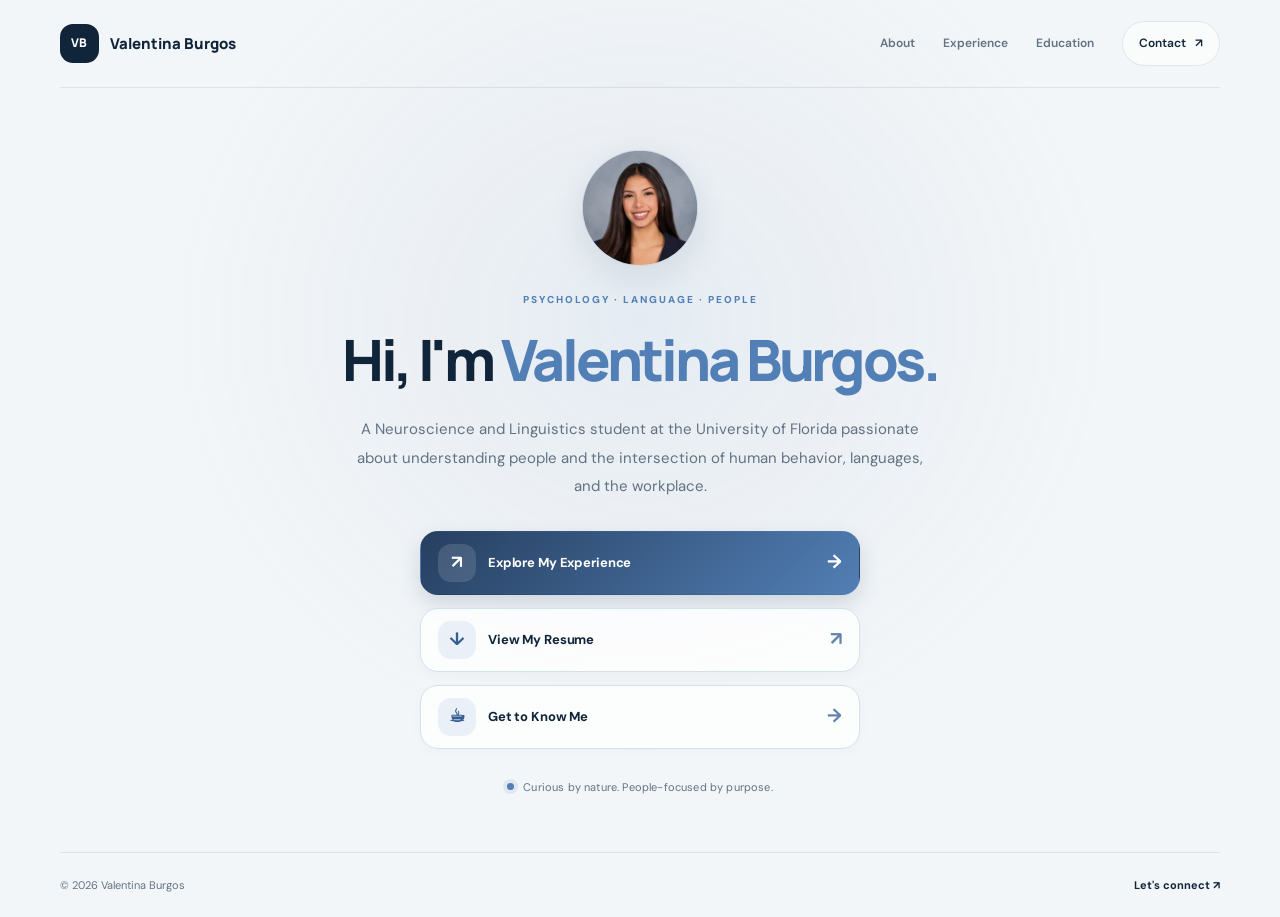
==== index.html @ c92dcaee "Update resume link to HR version" ====
<!DOCTYPE html>
<html lang="en">
<head>
  <meta charset="UTF-8">
  <meta name="viewport" content="width=device-width, initial-scale=1.0">
  <meta name="description" content="Valentina Burgos — Psychology student, researcher, and emerging HR professional.">
  <title>Valentina Burgos | Portfolio</title>

  <link rel="preconnect" href="https://fonts.googleapis.com">
  <link rel="preconnect" href="https://fonts.gstatic.com" crossorigin>
  <link href="https://fonts.googleapis.com/css2?family=DM+Sans:wght@400;500;600;700&family=Manrope:wght@400;500;600;700;800&display=swap" rel="stylesheet">

  <link rel="stylesheet" href="styles.css">
</head>

<body class="home-page">

  <header class="home-header">
    <a class="home-brand" href="index.html" aria-label="Valentina Burgos home">
      <span class="home-brand-mark">VB</span>
      <span>Valentina Burgos</span>
    </a>

    <nav class="home-nav" aria-label="Main navigation">
      <a href="about.html">About</a>
      <a href="experience.html">Experience</a>
      <a href="education.html">Education</a>
      <a class="home-nav-contact" href="contact.html">Contact <span>↗</span></a>
    </nav>
  </header>

  <main class="home-main">
    <section class="home-hero">

      <div class="home-photo-wrap">
        <img
          class="home-headshot"
          src="assets/images/headshot2.png"
          alt="Portrait of Valentina Burgos"
        >
      </div>

      <p class="home-eyebrow">
        PSYCHOLOGY · LANGUAGE · PEOPLE
      </p>

      <h1>
        Hi, I'm <span>Valentina Burgos.</span>
      </h1>

      <p class="home-intro">
        A Neuroscience and Linguistics student at the University of Florida passionate about understanding people and the intersection of human behavior, languages, and the workplace.
      </p>

      <div class="home-buttons">
        <a class="home-button home-button-primary" href="experience.html">
          <span class="home-button-icon" aria-hidden="true">↗</span>
          <span>Explore My Experience</span>
          <span class="home-button-arrow" aria-hidden="true">→</span>
        </a>

        <a class="home-button" href="assets/Valentina_Burgos_HR_Resume.pdf" target="_blank" rel="noopener noreferrer">
          <span class="home-button-icon" aria-hidden="true">↓</span>
          <span>View My Resume</span>
          <span class="home-button-arrow" aria-hidden="true">↗</span>
        </a>

        <a class="home-button" href="about.html">
          <span class="home-button-icon" aria-hidden="true">☕︎</span>
          <span>Get to Know Me</span>
          <span class="home-button-arrow" aria-hidden="true">→</span>
        </a>
      </div>

      <div class="home-bottom-note">
        <span class="home-status-dot"></span>
        <span>Curious by nature. People-focused by purpose.</span>
      </div>

    </section>
  </main>

  <footer class="home-footer">
    <span>© 2026 Valentina Burgos</span>
    <a href="mailto:valentinanburgos@gmail.com">Let's connect <span>↗</span></a>
  </footer>

</body>
</html>
---- styles.css ----
:root {
  --navy: #10243a; --navy-2: #183650; --teal: #398c91; --teal-light: #a8d9d5;
  --ink: #182b3d; --muted: #627283; --paper: #ffffff; --wash: #f3f6f8;
  --line: #dfe6eb; --shadow: 0 18px 55px rgba(16,36,58,.08);
  --sans: "DM Sans", sans-serif; --display: "Manrope", sans-serif;
}
* { box-sizing: border-box; }
html { scroll-behavior: smooth; scroll-padding-top: 86px; }
body { margin: 0; color: var(--ink); background: var(--paper); font-family: var(--sans); line-height: 1.7; -webkit-font-smoothing: antialiased; }
a { color: inherit; text-decoration: none; }
button, a { -webkit-tap-highlight-color: transparent; }
.container { width: min(1120px, calc(100% - 48px)); margin-inline: auto; }
.section-pad { padding: 104px 0; }
.skip-link { position: absolute; left: -9999px; top: 12px; z-index: 100; background: white; padding: 12px; }
.skip-link:focus { left: 12px; }
.site-header { position: sticky; top: 0; z-index: 50; background: rgba(255,255,255,.94); backdrop-filter: blur(14px); border-bottom: 1px solid rgba(223,230,235,.8); }
.nav-wrap { display: flex; align-items: center; justify-content: space-between; min-height: 76px; gap: 24px; }
.brand { display: inline-flex; align-items: center; gap: 11px; font-family: var(--display); font-weight: 800; font-size: 14px; letter-spacing: -.03em; white-space: nowrap; }
.brand-mark { display: grid; place-items: center; width: 34px; height: 34px; color: white; background: var(--navy); border-radius: 10px; font-size: 17px; }
.muted { color: var(--teal); }
.site-nav { display: flex; align-items: center; gap: 28px; font-size: 12px; font-weight: 700; color: #526477; }
.site-nav a { transition: color .2s; }
.site-nav a:hover, .site-nav a:focus-visible { color: var(--teal); }
.site-nav .nav-cta { color: white; background: var(--navy); border-radius: 7px; padding: 10px 16px; }
.menu-toggle { display: none; border: 0; background: none; padding: 8px; }
.menu-toggle span { display: block; width: 22px; height: 2px; background: var(--navy); margin: 5px; }
.hero { position: relative; overflow: hidden; color: white; background: var(--navy); padding-top: 92px; padding-bottom: 42px; }
.hero::before { content: ""; position: absolute; inset: 0; opacity: .12; background-image: linear-gradient(rgba(255,255,255,.12) 1px, transparent 1px), linear-gradient(90deg, rgba(255,255,255,.12) 1px, transparent 1px); background-size: 54px 54px; mask-image: linear-gradient(to right, black, transparent 85%); }
.hero-glow { position: absolute; border-radius: 50%; filter: blur(1px); pointer-events: none; }
.glow-one { width: 450px; height: 450px; background: rgba(57,140,145,.2); right: -130px; top: -180px; }
.glow-two { width: 300px; height: 300px; background: rgba(168,217,213,.08); left: 34%; bottom: -240px; }
.hero-grid { position: relative; display: grid; grid-template-columns: 1.12fr .88fr; gap: 72px; align-items: center; }
.eyebrow { margin: 0 0 18px; color: var(--teal); font-size: 10px; line-height: 1.5; font-weight: 800; letter-spacing: .17em; }
.hero .eyebrow { color: var(--teal-light); display: flex; align-items: center; gap: 11px; }
.eyebrow-line { display: inline-block; width: 26px; height: 1px; background: var(--teal-light); }
h1, h2, h3, p { margin-top: 0; }
h1, h2, h3 { font-family: var(--display); letter-spacing: -.045em; }
h1 { font-size: clamp(42px, 5vw, 66px); line-height: 1.08; margin-bottom: 24px; font-weight: 800; }
h1 span { color: var(--teal-light); }
.hero-lede { max-width: 590px; color: #d2dce5; font-size: 16px; line-height: 1.85; }
.hero-actions { display: flex; gap: 12px; flex-wrap: wrap; margin: 30px 0 35px; }
.button { display: inline-flex; gap: 18px; align-items: center; justify-content: center; padding: 13px 18px; border-radius: 7px; font-size: 12px; font-weight: 800; transition: transform .2s, background .2s; }
.button:hover { transform: translateY(-2px); }
.button-primary { background: var(--teal-light); color: var(--navy); }
.button-ghost { border: 1px solid #62788c; color: white; }
.hero-meta { display: flex; flex-wrap: wrap; gap: 10px 20px; color: #a9bac9; font-size: 10px; }
.status-dot { display: inline-block; width: 6px; height: 6px; border-radius: 50%; background: #79cbbd; margin-right: 7px; vertical-align: 1px; }
.hero-card { background: rgba(255,255,255,.06); border: 1px solid rgba(255,255,255,.15); border-radius: 16px; padding: 25px; box-shadow: 0 24px 80px rgba(0,0,0,.12); }
.card-topline { display: flex; justify-content: space-between; align-items: center; padding-bottom: 20px; border-bottom: 1px solid rgba(255,255,255,.14); color: #aabac9; font-size: 9px; letter-spacing: .14em; font-weight: 800; }
.spark { color: var(--teal-light); font-size: 22px; }
.snapshot-item { display: flex; align-items: flex-start; gap: 14px; padding: 20px 0; border-bottom: 1px solid rgba(255,255,255,.1); }
.snapshot-icon { display: grid; place-items: center; flex: 0 0 36px; height: 36px; color: var(--teal-light); background: rgba(168,217,213,.1); border-radius: 9px; font-size: 10px; font-weight: 800; }
.snapshot-item strong { font-size: 13px; }
.snapshot-item p { margin: 4px 0 0; color: #aebdca; font-size: 11px; line-height: 1.6; }
.snapshot-footer { display: flex; justify-content: space-between; gap: 8px; padding-top: 18px; color: #9cafbe; font-size: 8px; letter-spacing: .1em; font-weight: 800; }
.snapshot-footer span:nth-child(2) { color: var(--teal-light); }
.scroll-cue { position: relative; display: flex; align-items: center; gap: 10px; margin-top: 75px; color: #8da2b3; font-size: 10px; }
.scroll-cue span { width: 22px; height: 1px; background: var(--teal-light); }
.metrics-band { background: #eaf2f3; border-bottom: 1px solid #dce8e9; }
.metrics-grid { display: grid; grid-template-columns: repeat(4, 1fr); padding-top: 28px; padding-bottom: 28px; }
.metric { padding: 4px 25px; border-right: 1px solid #d0e0e2; display: flex; flex-direction: column; gap: 4px; }
.metric:first-child { padding-left: 0; }
.metric:last-child { border: 0; }
.metric strong { font-family: var(--display); font-size: 30px; letter-spacing: -.05em; color: var(--navy); line-height: 1.3; }
.metric span { max-width: 190px; color: #5d6f7d; font-size: 10px; line-height: 1.5; }
.intro-grid { display: grid; grid-template-columns: .85fr 1.15fr; gap: 90px; }
h2 { font-size: clamp(30px, 3.6vw, 43px); line-height: 1.18; margin-bottom: 0; }
.intro-text { color: #596b7b; font-size: 14px; }
.intro-text p { margin-bottom: 18px; }
.interest-tags, .feature-tags, .tag-cloud { display: flex; flex-wrap: wrap; gap: 8px; }
.interest-tags { margin-top: 25px; }
.interest-tags span, .feature-tags span, .tag-cloud span { border: 1px solid var(--line); border-radius: 5px; padding: 7px 10px; color: #4d6374; font-size: 10px; font-weight: 600; }
.section-tint { background: var(--wash); }
.section-heading { display: flex; align-items: end; justify-content: space-between; gap: 45px; margin-bottom: 45px; }
.section-heading h2 { margin: 0; }
.section-heading > p { max-width: 390px; margin: 0 0 4px; color: var(--muted); font-size: 12px; }
.timeline { position: relative; display: flex; flex-direction: column; gap: 16px; }
.timeline-card { display: grid; grid-template-columns: 170px 1fr; gap: 28px; padding: 30px; background: white; border: 1px solid #e4e9ed; border-radius: 12px; box-shadow: 0 5px 20px rgba(16,36,58,.025); }
.timeline-date { color: var(--teal); font-size: 9px; font-weight: 800; letter-spacing: .09em; padding-top: 5px; }
.entry-heading { display: flex; align-items: flex-start; justify-content: space-between; gap: 20px; }
h3 { font-size: 20px; line-height: 1.3; margin-bottom: 5px; }
.organization { margin: 0 0 17px; color: #6d7c8a; font-size: 11px; }
.entry-type { flex-shrink: 0; padding: 5px 8px; background: #edf6f5; color: #2c797c; border-radius: 4px; font-size: 8px; font-weight: 800; letter-spacing: .07em; }
.timeline-main ul { padding-left: 17px; margin: 0 0 18px; color: #586979; font-size: 12px; }
.timeline-main li { padding-left: 4px; margin-bottom: 7px; }
.timeline-main li::marker { color: var(--teal); }
.skill-line { padding-top: 14px; border-top: 1px solid #edf0f2; color: #70808e; font-size: 10px; }
.skill-line b { color: var(--navy); }
.feature-grid { display: grid; grid-template-columns: repeat(3, 1fr); gap: 18px; }
.feature-card { position: relative; overflow: hidden; padding: 28px; min-height: 330px; border: 1px solid var(--line); border-radius: 12px; background: white; }
.feature-card.feature-dark { background: var(--navy); color: white; border-color: var(--navy); }
.feature-number { color: var(--teal); font-family: var(--display); font-weight: 800; font-size: 13px; margin-bottom: 27px; }
.feature-dark .feature-number { color: var(--teal-light); }
.card-kicker { margin-bottom: 12px; color: var(--teal); font-size: 9px; font-weight: 800; letter-spacing: .13em; }
.feature-dark .card-kicker { color: var(--teal-light); }
.feature-card h3 { font-size: 21px; margin-bottom: 8px; }
.feature-role { color: #9bb3c4; font-size: 10px; }
.feature-card > p:not(.card-kicker):not(.feature-role) { color: #647483; font-size: 12px; }
.feature-dark > p:not(.card-kicker):not(.feature-role) { color: #c3d0db; }
.feature-tags { margin-top: 18px; }
.feature-tags span { font-size: 9px; padding: 5px 7px; }
.feature-dark .feature-tags span { color: #d4e2ea; border-color: #41586b; }
.feature-date { display: block; margin-top: 24px; color: #a3b8c7; font-size: 9px; letter-spacing: .1em; font-weight: 700; }
.education-grid { display: grid; grid-template-columns: 1fr 1fr; gap: 18px; }
.education-card { padding: 28px; border: 1px solid var(--line); border-radius: 12px; background: white; }
.education-card.current { border-top: 3px solid var(--teal); }
.edu-top { display: flex; justify-content: space-between; align-items: center; margin-bottom: 24px; }
.edu-label { color: var(--teal); font-size: 9px; font-weight: 800; letter-spacing: .12em; }
.edu-icon { display: grid; place-items: center; width: 38px; height: 38px; border-radius: 10px; background: var(--wash); color: var(--navy); font-family: var(--display); font-size: 12px; font-weight: 800; }
.education-card h3 { font-size: 20px; }
.degree { margin: 12px 0 3px; color: var(--navy); font-size: 13px; font-weight: 700; }
.degree-sub { color: #697b8a; font-size: 11px; min-height: 24px; }
.edu-bottom { display: flex; flex-wrap: wrap; justify-content: space-between; gap: 8px; border-top: 1px solid var(--line); margin-top: 25px; padding-top: 15px; color: #72818e; font-size: 10px; }
.edu-bottom strong { color: var(--navy); }
.global-panel { display: flex; justify-content: space-between; align-items: center; gap: 30px; margin-top: 20px; padding: 30px; border-radius: 12px; background: var(--navy); color: white; }
.global-panel .eyebrow { color: var(--teal-light); }
.global-panel h3 { font-size: 21px; }
.global-panel p:not(.eyebrow) { margin: 0; color: #b7c6d2; font-size: 11px; }
.country-list { display: flex; flex-wrap: wrap; gap: 8px; max-width: 320px; }
.country-list span { padding: 8px 11px; border: 1px solid #40566a; border-radius: 5px; color: #e0e8ee; font-size: 10px; }
.skills-grid { display: grid; grid-template-columns: 1fr 1fr; gap: 16px; }
.skill-card { padding: 25px; border: 1px solid var(--line); border-radius: 12px; }
.skill-symbol { display: grid; place-items: center; width: 34px; height: 34px; margin-bottom: 16px; border-radius: 9px; background: #eaf3f3; color: var(--teal); font-size: 17px; }
.skill-card h3 { font-size: 16px; margin-bottom: 17px; }
.tag-cloud span { background: #fafbfc; font-size: 10px; }
.language-row { display: flex; justify-content: space-between; gap: 12px; padding: 10px 0; border-bottom: 1px solid #edf0f2; font-size: 11px; }
.language-row:last-child { border-bottom: 0; }
.language-row > span:first-child { font-weight: 700; }
.language-level { color: #71818f; text-align: right; }
.cert-panel { display: grid; grid-template-columns: .75fr 1.25fr; gap: 35px; padding: 30px; margin-top: 18px; background: var(--wash); border-radius: 12px; }
.cert-panel h3 { margin: 0; }
.cert-list { display: grid; grid-template-columns: 1fr 1fr; gap: 9px; }
.cert-list span { padding: 11px 12px; background: white; border: 1px solid #e2e8ec; border-radius: 6px; color: #536777; font-size: 10px; }
.cert-note { grid-column: 2; margin: -18px 0 0; color: #71818f; font-size: 10px; }
.awards-block { margin-top: 65px; }
.awards-heading { display: flex; align-items: end; justify-content: space-between; margin-bottom: 20px; }
.awards-heading h3 { font-size: 25px; margin: 0; }
.award-list { display: grid; grid-template-columns: 1fr 1fr; gap: 0 35px; border-top: 1px solid var(--line); }
.award { display: flex; align-items: flex-start; gap: 13px; padding: 18px 0; border-bottom: 1px solid var(--line); }
.award-star { color: var(--teal); font-size: 16px; }
.award div { display: flex; flex-direction: column; gap: 4px; }
.award strong { font-size: 11px; line-height: 1.5; }
.award div span { color: #778694; font-size: 10px; }
.contact-section { background: var(--navy); color: white; }
.contact-grid { display: grid; grid-template-columns: 1fr .72fr; gap: 90px; align-items: center; }
.contact-section .eyebrow { color: var(--teal-light); }
.contact-section h2 { max-width: 540px; font-size: clamp(32px, 4vw, 46px); }
.contact-lede { max-width: 470px; margin-top: 22px; color: #b7c6d2; font-size: 13px; }
.contact-card { padding: 28px; border: 1px solid #40566a; border-radius: 12px; background: rgba(255,255,255,.04); }
.contact-card h3 { font-size: 23px; }
.contact-card > p:not(.card-kicker) { color: #b7c6d2; font-size: 11px; }
.contact-link { display: flex; justify-content: space-between; gap: 15px; padding: 15px 0; border-bottom: 1px solid #344b60; font-size: 12px; font-weight: 700; }
.contact-link:last-child { border: 0; }
.contact-link > span:last-child { color: var(--teal-light); }
.contact-link small { display: block; color: #9eb0bf; font-weight: 400; font-size: 9px; }
.site-footer { padding: 28px 0 18px; background: #0b1b2c; color: #9cafbe; }
.footer-inner { display: flex; align-items: center; justify-content: space-between; gap: 20px; font-size: 10px; }
.footer-brand { color: white; font-size: 12px; }
.footer-brand .brand-mark { background: #254156; }
.back-top { color: #d7e3eb; }
.footer-small { margin-top: 20px; padding-top: 15px; border-top: 1px solid #263b4e; font-size: 9px; }
:focus-visible { outline: 3px solid #5fc0bb; outline-offset: 3px; }
@media (max-width: 900px) {
  .hero-grid { gap: 35px; grid-template-columns: 1fr  .85fr; }
  .intro-grid { gap: 45px; }
  .site-nav { gap: 16px; }
  .timeline-card { grid-template-columns: 130px 1fr; gap: 20px; }
  .contact-grid { gap: 45px; }
  .feature-card { padding: 22px; }
}
@media (max-width: 720px) {
  .container { width: min(100% - 36px, 560px); }
  .section-pad { padding: 72px 0; }
  .nav-wrap { min-height: 66px; }
  .menu-toggle { display: block; cursor: pointer; }
  .site-nav { display: none; position: absolute; left: 0; right: 0; top: 66px; padding: 18px; flex-direction: column; align-items: stretch; gap: 0; background: white; border-bottom: 1px solid var(--line); box-shadow: var(--shadow); }
  .site-nav.open { display: flex; }
  .site-nav a { padding: 12px; }
  .site-nav .nav-cta { text-align: center; margin-top: 5px; }
  .hero { padding-top: 70px; }
  .hero-grid, .intro-grid, .contact-grid { grid-template-columns: 1fr; gap: 38px; }
  h1 { font-size: clamp(42px, 12vw, 60px); }
  .hero-card { max-width: 520px; }
  .scroll-cue { margin-top: 48px; }
  .metrics-grid { grid-template-columns: 1fr 1fr; row-gap: 22px; }
  .metric { padding: 4px 15px; }
  .metric:nth-child(2) { border-right: 0; }
  .metric:nth-child(3) { padding-left: 0; }
  .section-heading { align-items: flex-start; flex-direction: column; gap: 15px; margin-bottom: 30px; }
  .timeline-card { grid-template-columns: 1fr; gap: 12px; padding: 22px; }
  .entry-heading { flex-direction: column; gap: 8px; }
  .feature-grid, .education-grid, .skills-grid { grid-template-columns: 1fr; }
  .feature-card { min-height: auto; }
  .global-panel { align-items: flex-start; flex-direction: column; }
  .cert-panel { grid-template-columns: 1fr; gap: 22px; padding: 23px; }
  .cert-list { grid-template-columns: 1fr; }
  .cert-note { grid-column: auto; margin: -8px 0 0; }
  .awards-block { margin-top: 45px; }
  .awards-heading { align-items: flex-start; flex-direction: column; gap: 8px; }
  .award-list { grid-template-columns: 1fr; }
  .contact-grid { gap: 30px; }
  .footer-inner { align-items: flex-start; flex-direction: column; gap: 12px; }
}
@media (prefers-reduced-motion: reduce) {
  html { scroll-behavior: auto; }
  *, *::before, *::after { transition-duration: .01ms !important; animation-duration: .01ms !important; }
}
.country-list {
  display: flex;
  flex-wrap: wrap;
  gap: 12px;
}

.country-button {
  display: inline-block;
  padding: 10px 18px;
  border: 1px solid currentColor;
  border-radius: 999px;
  text-decoration: none;
  color: inherit;
  transition: background-color 0.2s ease,
              color 0.2s ease;
}

.country-button:hover {
  background-color: #1f2937;
  color: #ffffff;
}

.country-section {
  padding: 60px 0;
  scroll-margin-top: 90px;
}

/* =========================================
   NEW HOMEPAGE
   ========================================= */

.home-page {
  min-height: 100vh;
  display: flex;
  flex-direction: column;
  background:
    radial-gradient(ellipse at 50% 35%, rgba(82, 127, 181, 0.09), transparent 52%),
    var(--wash, #f3f6f8);
  color: var(--ink, #182b3d);
}

.home-header {
  width: min(1160px, calc(100% - 48px));
  margin: 0 auto;
  min-height: 88px;
  display: flex;
  align-items: center;
  justify-content: space-between;
  gap: 28px;
  border-bottom: 1px solid rgba(16, 36, 58, 0.09);
}

.home-brand {
  display: inline-flex;
  align-items: center;
  gap: 11px;
  color: var(--navy, #10243a);
  text-decoration: none;
  font-family: var(--display, "Manrope", sans-serif);
  font-size: 15px;
  font-weight: 800;
  white-space: nowrap;
}

.home-brand-mark {
  width: 39px;
  height: 39px;
  display: grid;
  place-items: center;
  border-radius: 13px;
  background: var(--navy, #10243a);
  color: #fff;
  font-size: 12px;
  letter-spacing: 0.04em;
}

.home-nav {
  display: flex;
  align-items: center;
  justify-content: flex-end;
  gap: clamp(14px, 2.2vw, 30px);
}

.home-nav a {
  color: var(--muted, #627283);
  text-decoration: none;
  font-size: 12px;
  font-weight: 600;
  transition: color 180ms ease;
}

.home-nav a:hover {
  color: #527fb5;
}

.home-nav .home-nav-contact {
  display: inline-flex;
  align-items: center;
  gap: 9px;
  padding: 11px 16px;
  border: 1px solid var(--line, #dfe6eb);
  border-radius: 999px;
  color: var(--navy, #10243a);
  background: rgba(255, 255, 255, 0.65);
}

.home-main {
  flex: 1;
  display: grid;
  place-items: center;
  padding: 62px 24px 56px;
}

.home-hero {
  width: min(760px, 100%);
  display: flex;
  flex-direction: column;
  align-items: center;
  text-align: center;
}

.home-photo-wrap {
  width: 116px;
  height: 116px;
  padding: 5px;
  margin-bottom: 25px;
  border: 1px solid rgba(82, 127, 181, 0.3);
  border-radius: 50%;
  background: #fff;
  box-shadow: 0 10px 35px rgba(16, 36, 58, 0.1);
}


.home-headshot {
  display: block;
  width: 100%;
  height: 100%;
  border-radius: 50%;
  object-fit: cover;
  object-position: center 15%;
  transform: scale(1.1);
  background: #dce8f6;
}



.home-eyebrow {
  margin: 0 0 17px;
  color: #527fb5;
  font-size: 10px;
  font-weight: 800;
  letter-spacing: 0.2em;
  line-height: 1.8;
}

.home-hero h1 {
  max-width: 720px;
  margin: 0;
  color: var(--navy, #10243a);
  font-family: var(--display, "Manrope", sans-serif);
  font-size: clamp(34px, 5.2vw, 57px);
  font-weight: 800;
  letter-spacing: -0.055em;
  line-height: 1.16;
}

.home-hero h1 span {
  color: #527fb5;
}

.home-intro {
  max-width: 590px;
  margin: 23px 0 30px;
  color: var(--muted, #627283);
  font-size: 15px;
  line-height: 1.9;
}

.home-buttons {
  width: min(100%, 410px);
  display: flex;
  flex-direction: column;
  gap: 11px;
}

.home-button {
  min-height: 59px;
  display: grid;
  grid-template-columns: 34px 1fr 22px;
  align-items: center;
  gap: 12px;
  padding: 10px 17px;
  border: 1px solid var(--line, #dfe6eb);
  border-radius: 15px;
  background: rgba(255, 255, 255, 0.85);
  color: var(--navy, #10243a);
  text-decoration: none;
  text-align: left;
  font-size: 13px;
  font-weight: 700;
  box-shadow: 0 4px 13px rgba(16, 36, 58, 0.025);
  transition:
    transform 180ms ease,
    box-shadow 180ms ease,
    border-color 180ms ease,
    background 180ms ease;
}

.home-button:hover {
  transform: translateY(-2px);
  border-color: #b8cce3;
  background: #fff;
  box-shadow: 0 10px 24px rgba(16, 36, 58, 0.08);
}

.home-button-primary {
  border-color: var(--navy, #10243a);
  background: var(--navy, #10243a);
  color: #fff;
}

.home-button-primary:hover {
  border-color: #244b78;
  background: #183650;
}

.home-button-icon {
  width: 34px;
  height: 34px;
  display: grid;
  place-items: center;
  border-radius: 11px;
  background: #eaf0f7;
  color: #365f91;
  font-size: 17px;
}

.home-button-primary .home-button-icon {
  background: rgba(255, 255, 255, 0.13);
  color: #fff;
}

.home-button-arrow {
  justify-self: end;
  color: #6483a8;
  font-size: 17px;
  transition: transform 180ms ease;
}

.home-button-primary .home-button-arrow {
  color: #fff;
}

.home-button:hover .home-button-arrow {
  transform: translateX(3px);
}

.home-bottom-note {
  display: flex;
  align-items: center;
  justify-content: center;
  gap: 9px;
  margin-top: 29px;
  color: var(--muted, #627283);
  font-size: 11px;
  letter-spacing: 0.015em;
}

.home-status-dot {
  width: 7px;
  height: 7px;
  flex: 0 0 7px;
  border-radius: 50%;
  background: #527fb5;
  box-shadow: 0 0 0 4px rgba(82, 127, 181, 0.12);
}

.home-footer {
  width: min(1160px, calc(100% - 48px));
  min-height: 65px;
  margin: 0 auto;
  display: flex;
  align-items: center;
  justify-content: space-between;
  gap: 20px;
  border-top: 1px solid rgba(16, 36, 58, 0.09);
  color: var(--muted, #627283);
  font-size: 11px;
}

.home-footer a {
  color: var(--navy, #10243a);
  text-decoration: none;
  font-weight: 700;
}

.home-footer a:hover {
  color: #527fb5;
}

@media (max-width: 760px) {
  .home-header {
    width: calc(100% - 36px);
    min-height: auto;
    padding: 18px 0;
    align-items: flex-start;
    flex-direction: column;
    gap: 18px;
  }

  .home-nav {
    width: 100%;
    justify-content: flex-start;
    flex-wrap: wrap;
    gap: 12px 19px;
  }

  .home-nav a {
    font-size: 11px;
  }

  .home-nav .home-nav-contact {
    padding: 8px 12px;
  }

  .home-main {
    padding: 48px 20px 45px;
  }

  .home-photo-wrap {
    width: 104px;
    height: 104px;
  }

  .home-intro {
    margin-top: 18px;
    font-size: 14px;
    line-height: 1.8;
  }

  .home-footer {
    width: calc(100% - 36px);
    min-height: 62px;
  }
}

@media (max-width: 380px) {
  .home-nav {
    gap: 12px;
  }

  .home-hero h1 {
    font-size: 33px;
  }

  .home-button {
    gap: 9px;
    padding: 9px 12px;
    font-size: 12px;
  }
}


/* Homepage button polish */
.home-buttons {
  width: min(100%, 440px);
  gap: 13px;
}

.home-button {
  min-height: 64px;
  grid-template-columns: 38px 1fr 22px;
  gap: 12px;
  padding: 11px 17px;
  border-radius: 18px;
  font-size: 13px;
  letter-spacing: -0.01em;
}

.home-button-icon {
  width: 38px;
  height: 38px;
  border-radius: 13px;
  font-size: 18px;
  transition: transform 180ms ease;
}

.home-button:hover .home-button-icon {
  transform: scale(1.06);
}

.home-button-primary {
  background: linear-gradient(135deg, #263f60, #527fb5);
  border-color: transparent;
  box-shadow: 0 8px 20px rgba(38, 63, 96, 0.16);
}

.home-button-primary:hover {
  background: linear-gradient(135deg, #203653, #416d9f);
  box-shadow: 0 11px 26px rgba(38, 63, 96, 0.23);
}

.home-button:not(.home-button-primary) {
  background: rgba(255, 255, 255, 0.8);
  border-color: #d6e0ec;
}

.home-button:not(.home-button-primary):hover {
  background: #fff;
  border-color: #9bb6d5;
}

.home-button-arrow {
  font-size: 19px;
}

@media (max-width: 380px) {
  .home-button {
    min-height: 60px;
    grid-template-columns: 34px 1fr 20px;
    gap: 9px;
    padding: 9px 12px;
  }

  .home-button-icon {
    width: 34px;
    height: 34px;
  }
}

/* FIX: Remove gray side columns on the About page */
html,
body.about-page {
  width: 100%;
  min-height: 100%;
  margin: 0;
  padding: 0;
  background: #ffffff;
}

body.about-page {
  overflow-x: hidden;
}

body.about-page main {
  width: 100%;
  max-width: none;
  margin: 0;
  padding: 0;
}
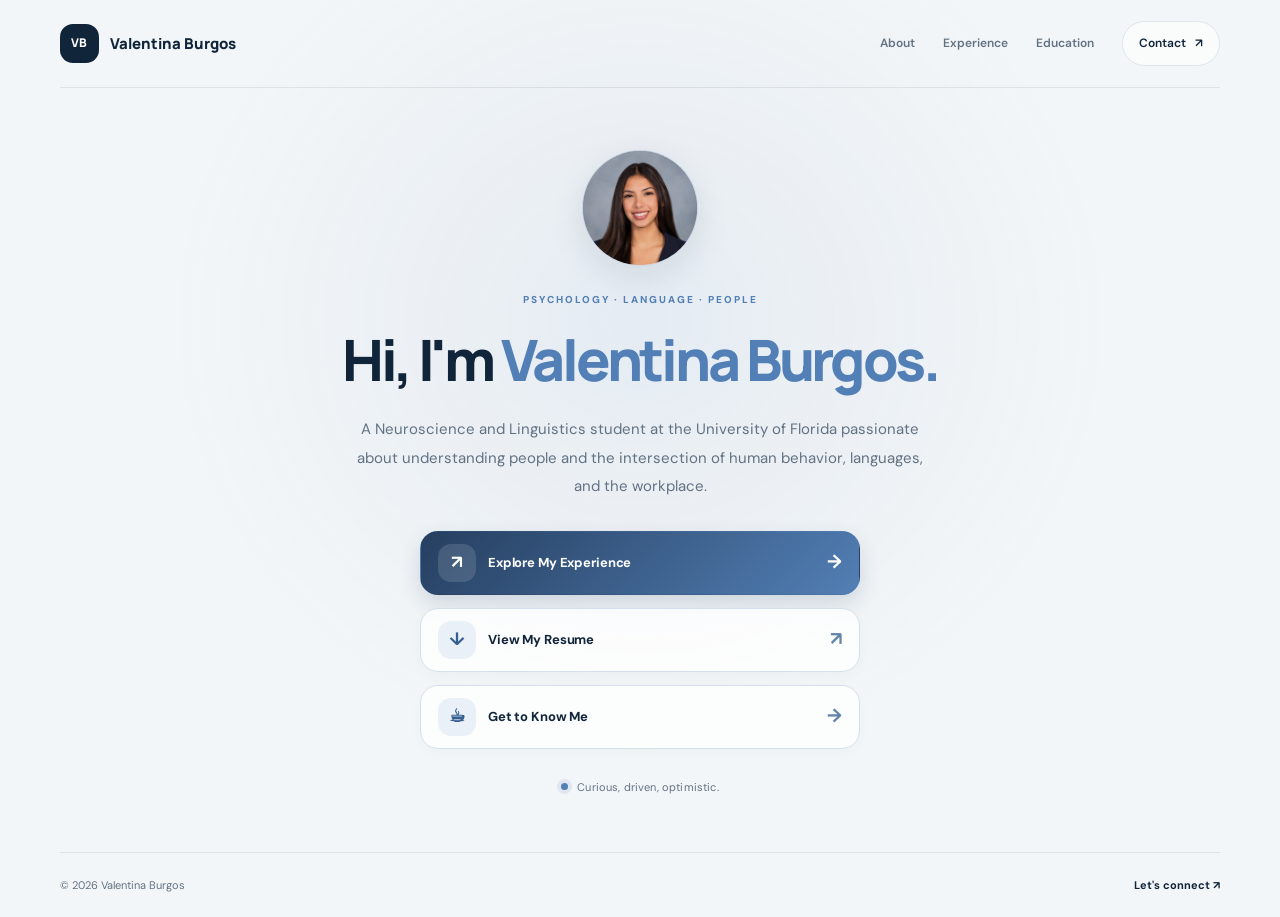
==== commit 1babb320: "Update home status description text" ====
--- a/index.html
+++ b/index.html
@@ -75,7 +75,7 @@
 
       <div class="home-bottom-note">
         <span class="home-status-dot"></span>
-        <span>Curious by nature. People-focused by purpose.</span>
+        <span>Curious, driven, optimistic.</span>
       </div>
 
     </section>
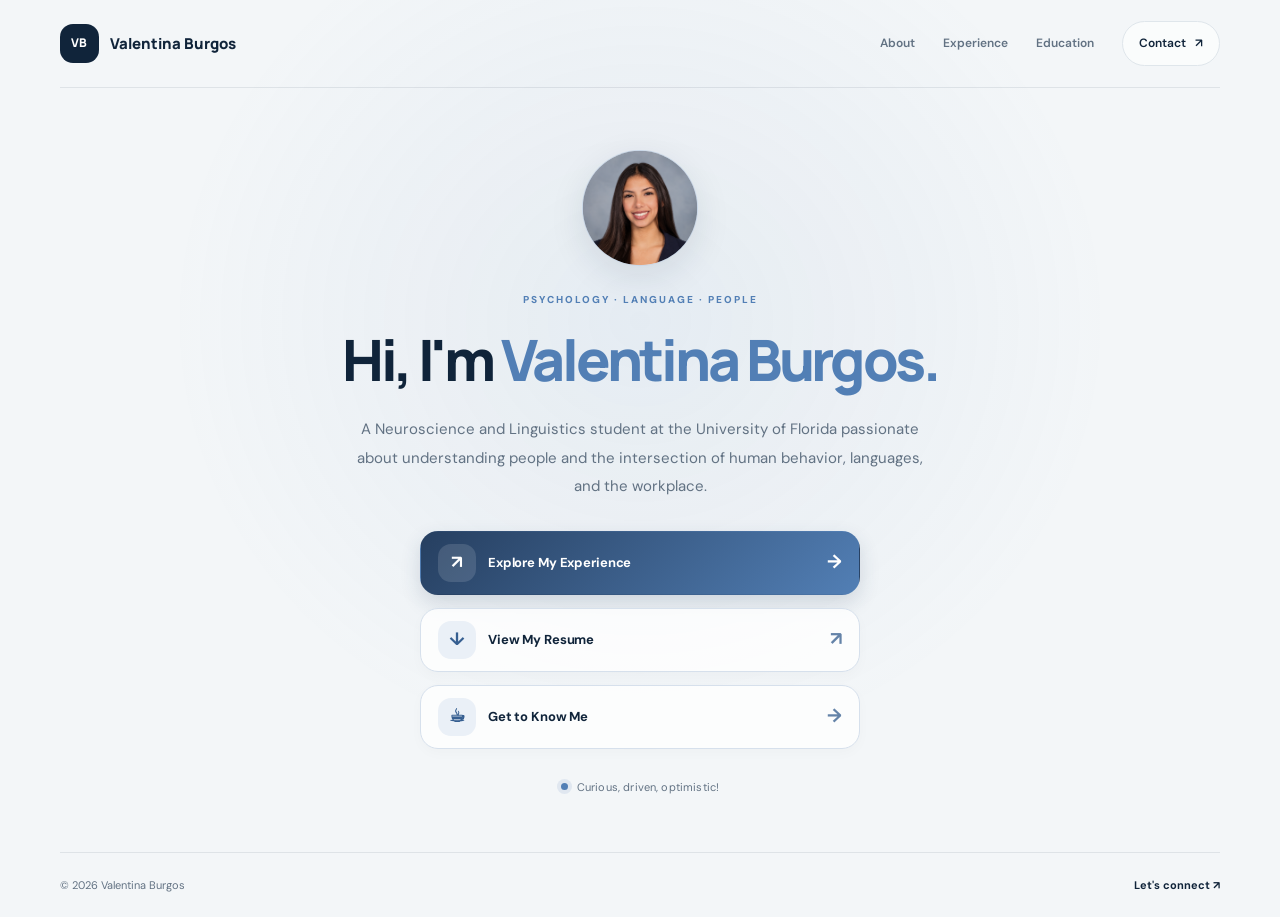
==== commit 11203bc1: "Update status message punctuation in index.html" ====
--- a/index.html
+++ b/index.html
@@ -75,7 +75,7 @@
 
       <div class="home-bottom-note">
         <span class="home-status-dot"></span>
-        <span>Curious, driven, optimistic.</span>
+        <span>Curious, driven, optimistic!</span>
       </div>
 
     </section>
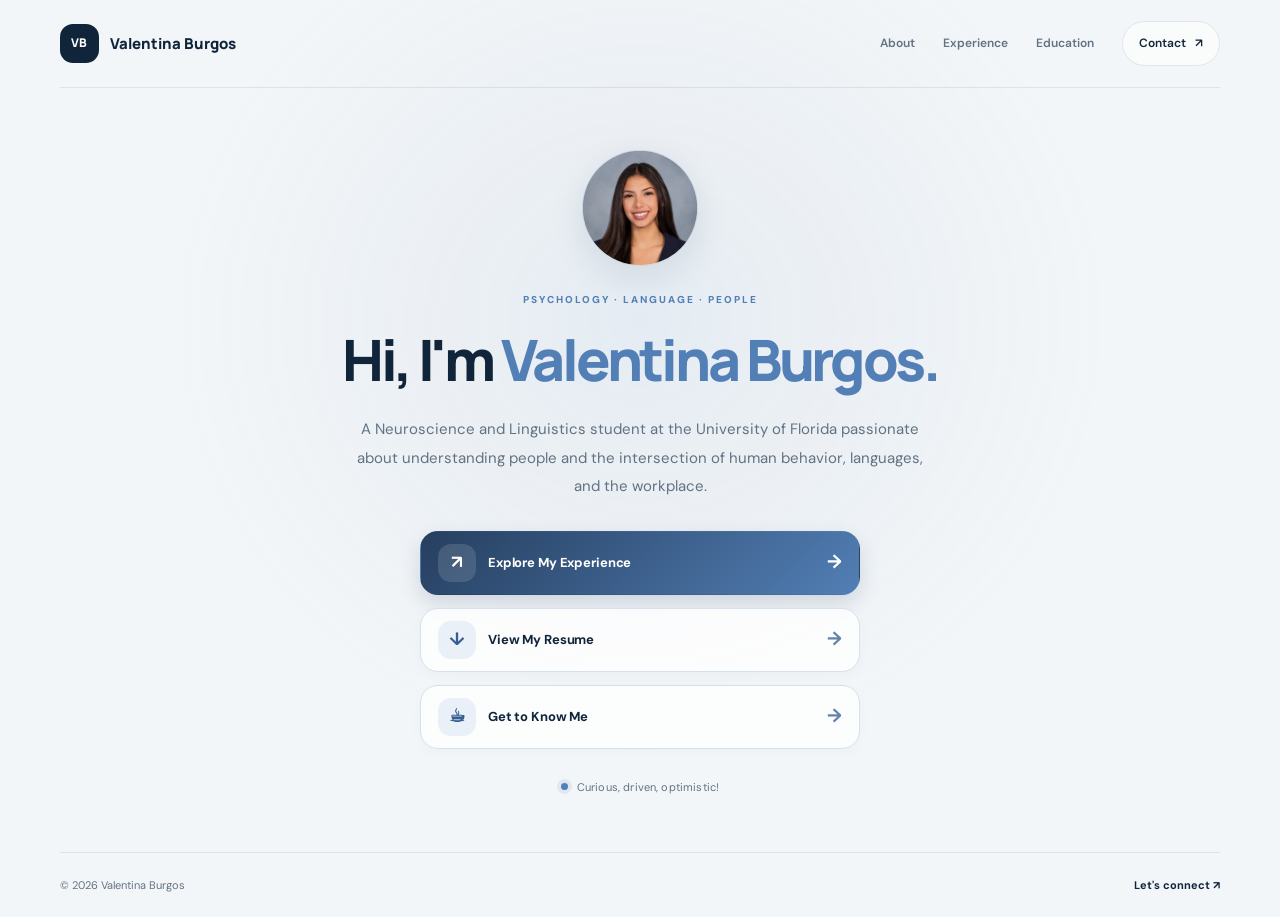
==== commit 161a11d2: "Change resume button arrow from '↗' to '→'" ====
--- a/index.html
+++ b/index.html
@@ -63,7 +63,7 @@
         <a class="home-button" href="assets/Valentina_Burgos_HR_Resume.pdf" target="_blank" rel="noopener noreferrer">
           <span class="home-button-icon" aria-hidden="true">↓</span>
           <span>View My Resume</span>
-          <span class="home-button-arrow" aria-hidden="true">↗</span>
+          <span class="home-button-arrow" aria-hidden="true">→</span>
         </a>
 
         <a class="home-button" href="about.html">
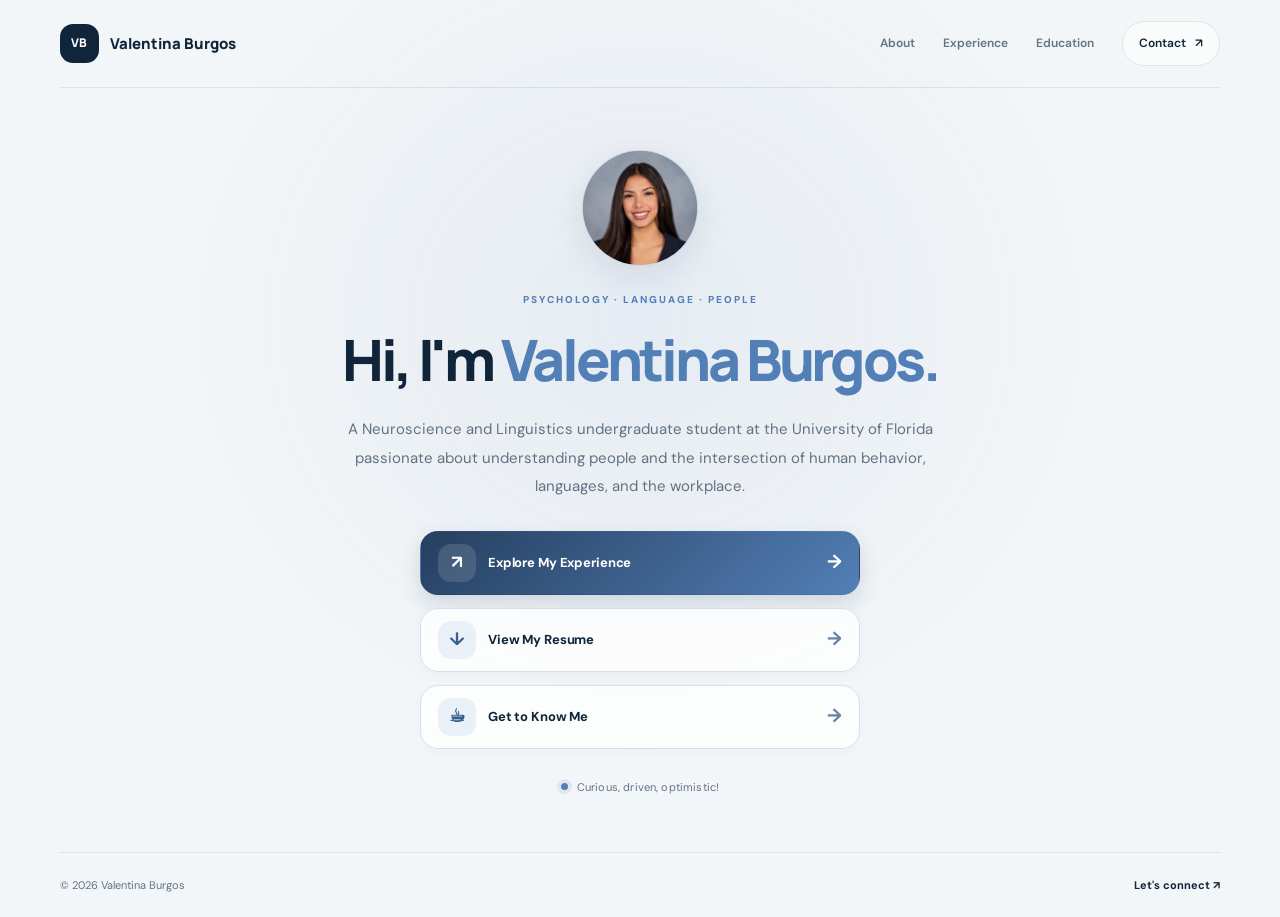
==== commit 05630eef: "Update student description in index.html" ====
--- a/index.html
+++ b/index.html
@@ -50,7 +50,7 @@
       </h1>
 
       <p class="home-intro">
-        A Neuroscience and Linguistics student at the University of Florida passionate about understanding people and the intersection of human behavior, languages, and the workplace.
+        A Neuroscience and Linguistics undergraduate student at the University of Florida passionate about understanding people and the intersection of human behavior, languages, and the workplace.
       </p>
 
       <div class="home-buttons">
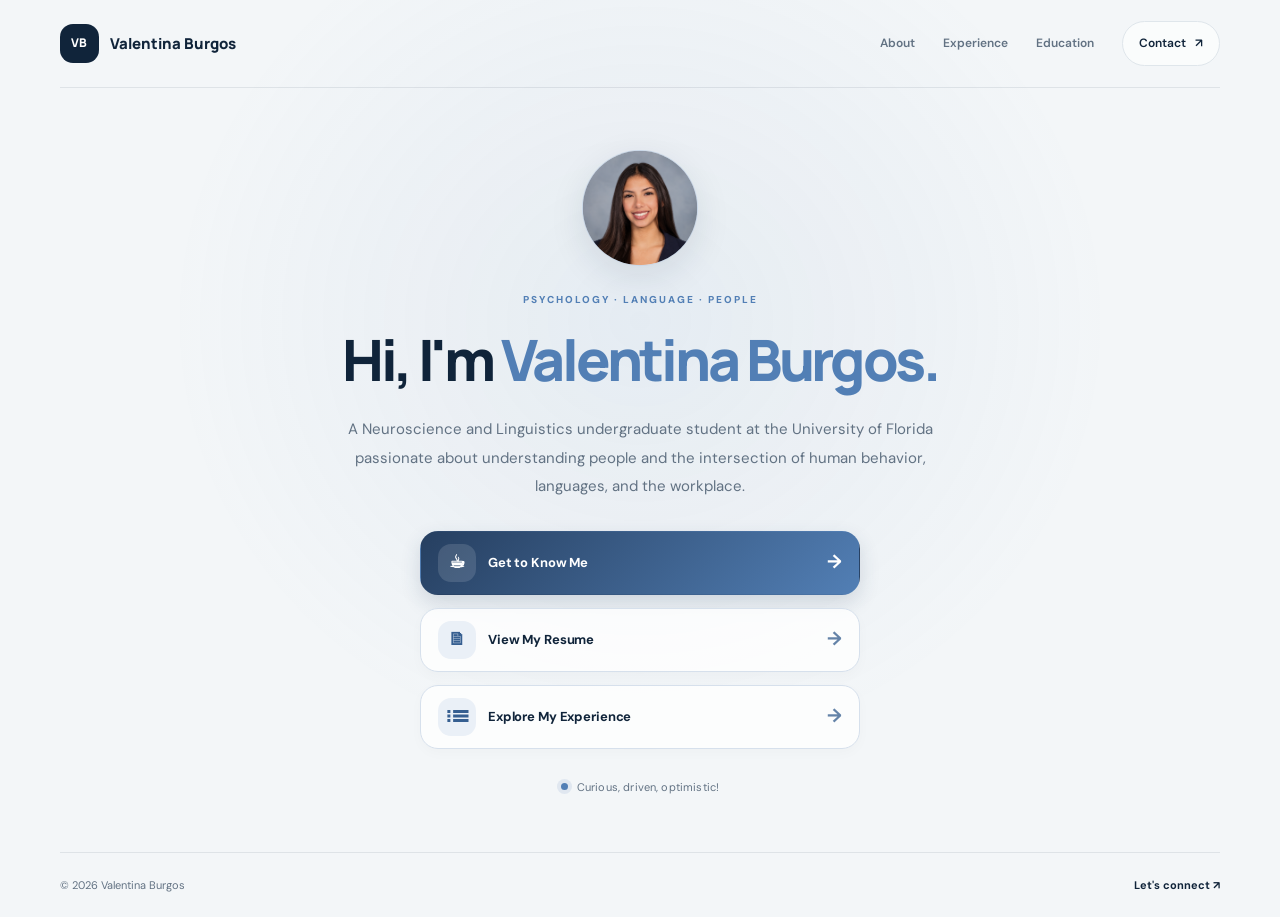
==== commit 8b6b406f: "Update home buttons in index.html" ====
--- a/index.html
+++ b/index.html
@@ -54,21 +54,21 @@
       </p>
 
       <div class="home-buttons">
-        <a class="home-button home-button-primary" href="experience.html">
-          <span class="home-button-icon" aria-hidden="true">↗</span>
-          <span>Explore My Experience</span>
+        <a class="home-button home-button-primary" href="about.html">
+          <span class="home-button-icon" aria-hidden="true">☕︎</span>
+          <span>Get to Know Me</span>
           <span class="home-button-arrow" aria-hidden="true">→</span>
         </a>
 
         <a class="home-button" href="assets/Valentina_Burgos_HR_Resume.pdf" target="_blank" rel="noopener noreferrer">
-          <span class="home-button-icon" aria-hidden="true">↓</span>
+          <span class="home-button-icon" aria-hidden="true">🗎</span>
           <span>View My Resume</span>
           <span class="home-button-arrow" aria-hidden="true">→</span>
         </a>
 
-        <a class="home-button" href="about.html">
-          <span class="home-button-icon" aria-hidden="true">☕︎</span>
-          <span>Get to Know Me</span>
+        <a class="home-button" href="experience.html">
+          <span class="home-button-icon" aria-hidden="true">⫶☰</span>
+          <span>Explore My Experience</span>
           <span class="home-button-arrow" aria-hidden="true">→</span>
         </a>
       </div>
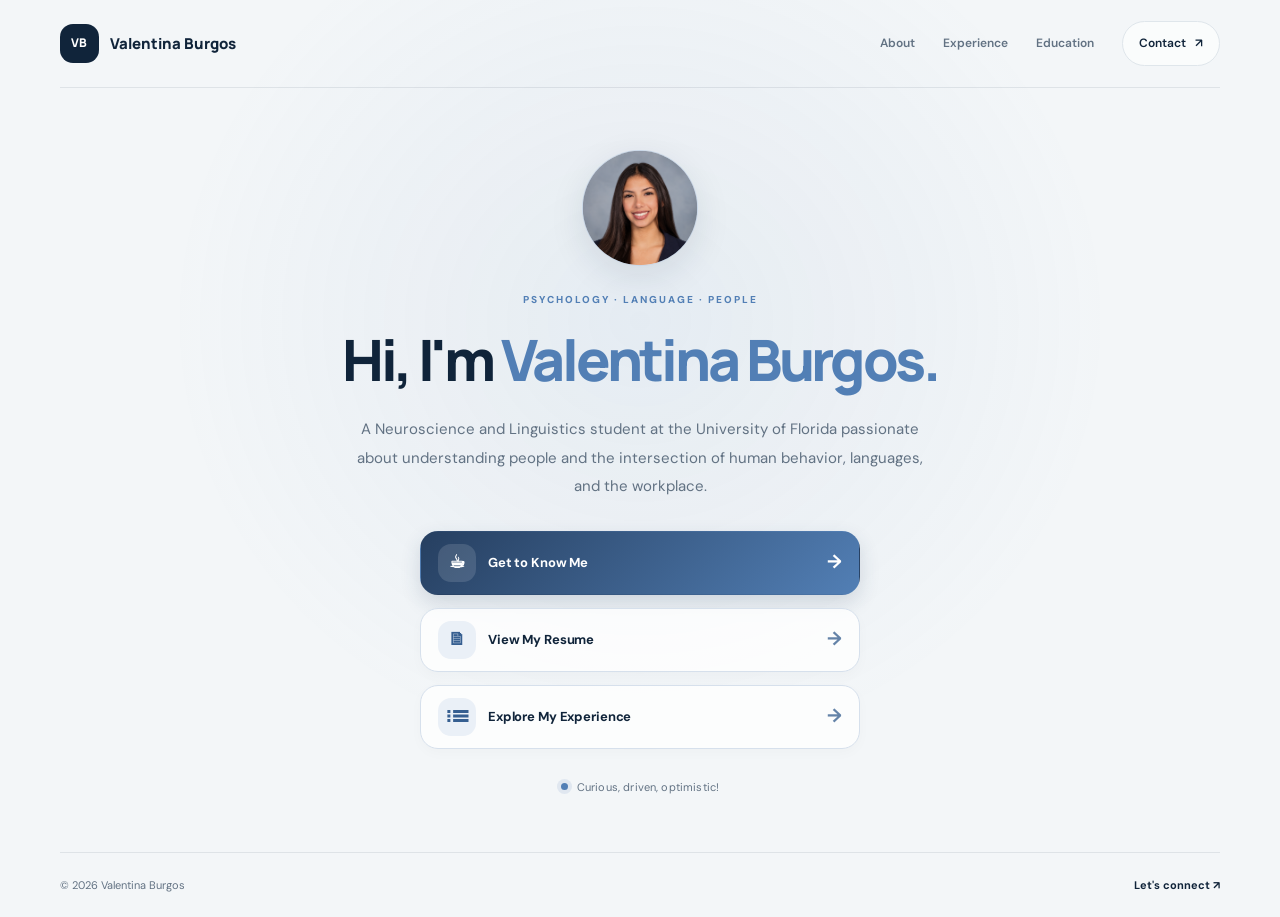
==== commit 23e6d399: "Update description in index.html" ====
--- a/index.html
+++ b/index.html
@@ -50,7 +50,7 @@
       </h1>
 
       <p class="home-intro">
-        A Neuroscience and Linguistics undergraduate student at the University of Florida passionate about understanding people and the intersection of human behavior, languages, and the workplace.
+        A Neuroscience and Linguistics student at the University of Florida passionate about understanding people and the intersection of human behavior, languages, and the workplace.
       </p>
 
       <div class="home-buttons">
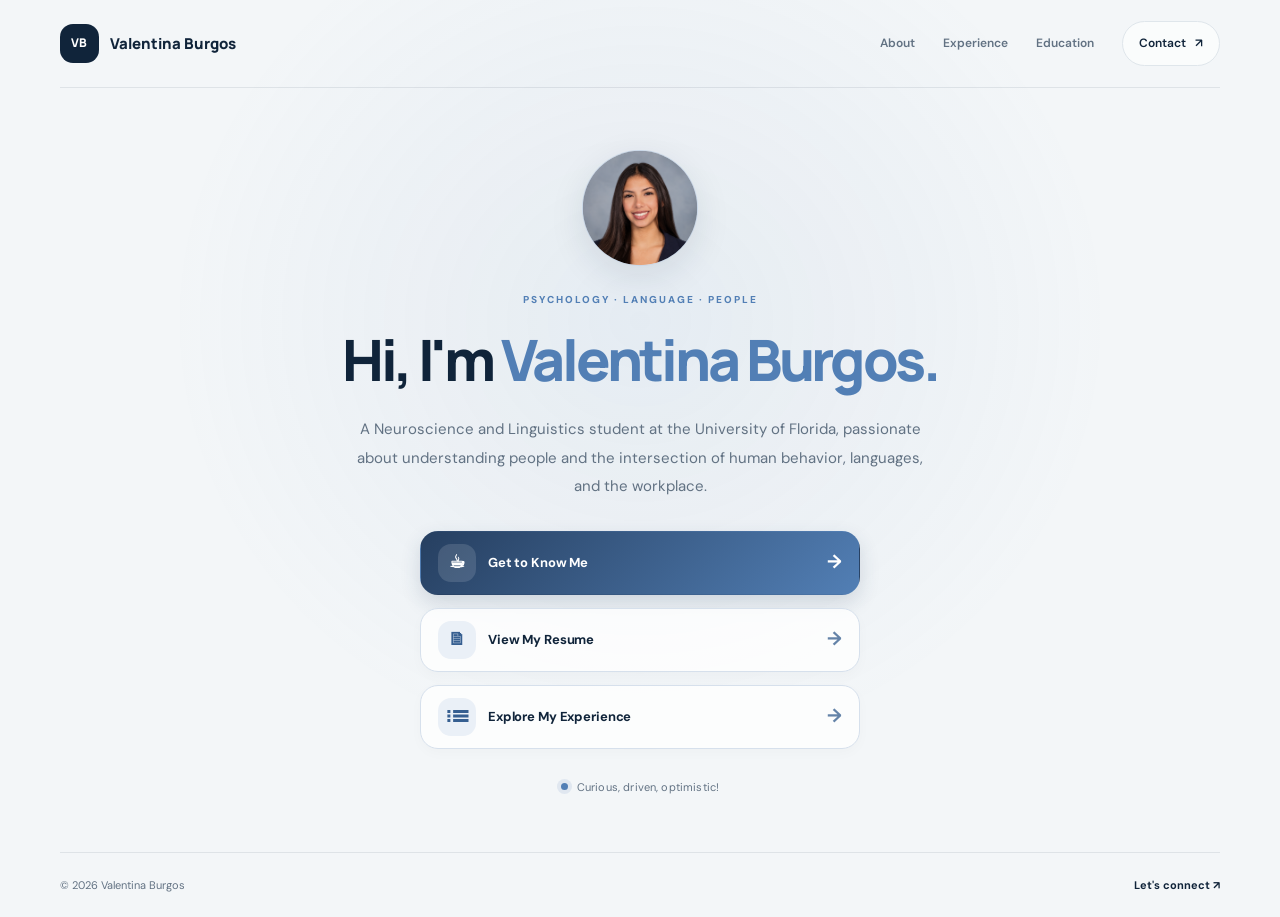
==== commit e6250c4e: "Fix punctuation in introductory paragraph" ====
--- a/index.html
+++ b/index.html
@@ -50,7 +50,7 @@
       </h1>
 
       <p class="home-intro">
-        A Neuroscience and Linguistics student at the University of Florida passionate about understanding people and the intersection of human behavior, languages, and the workplace.
+        A Neuroscience and Linguistics student at the University of Florida, passionate about understanding people and the intersection of human behavior, languages, and the workplace.
       </p>
 
       <div class="home-buttons">
